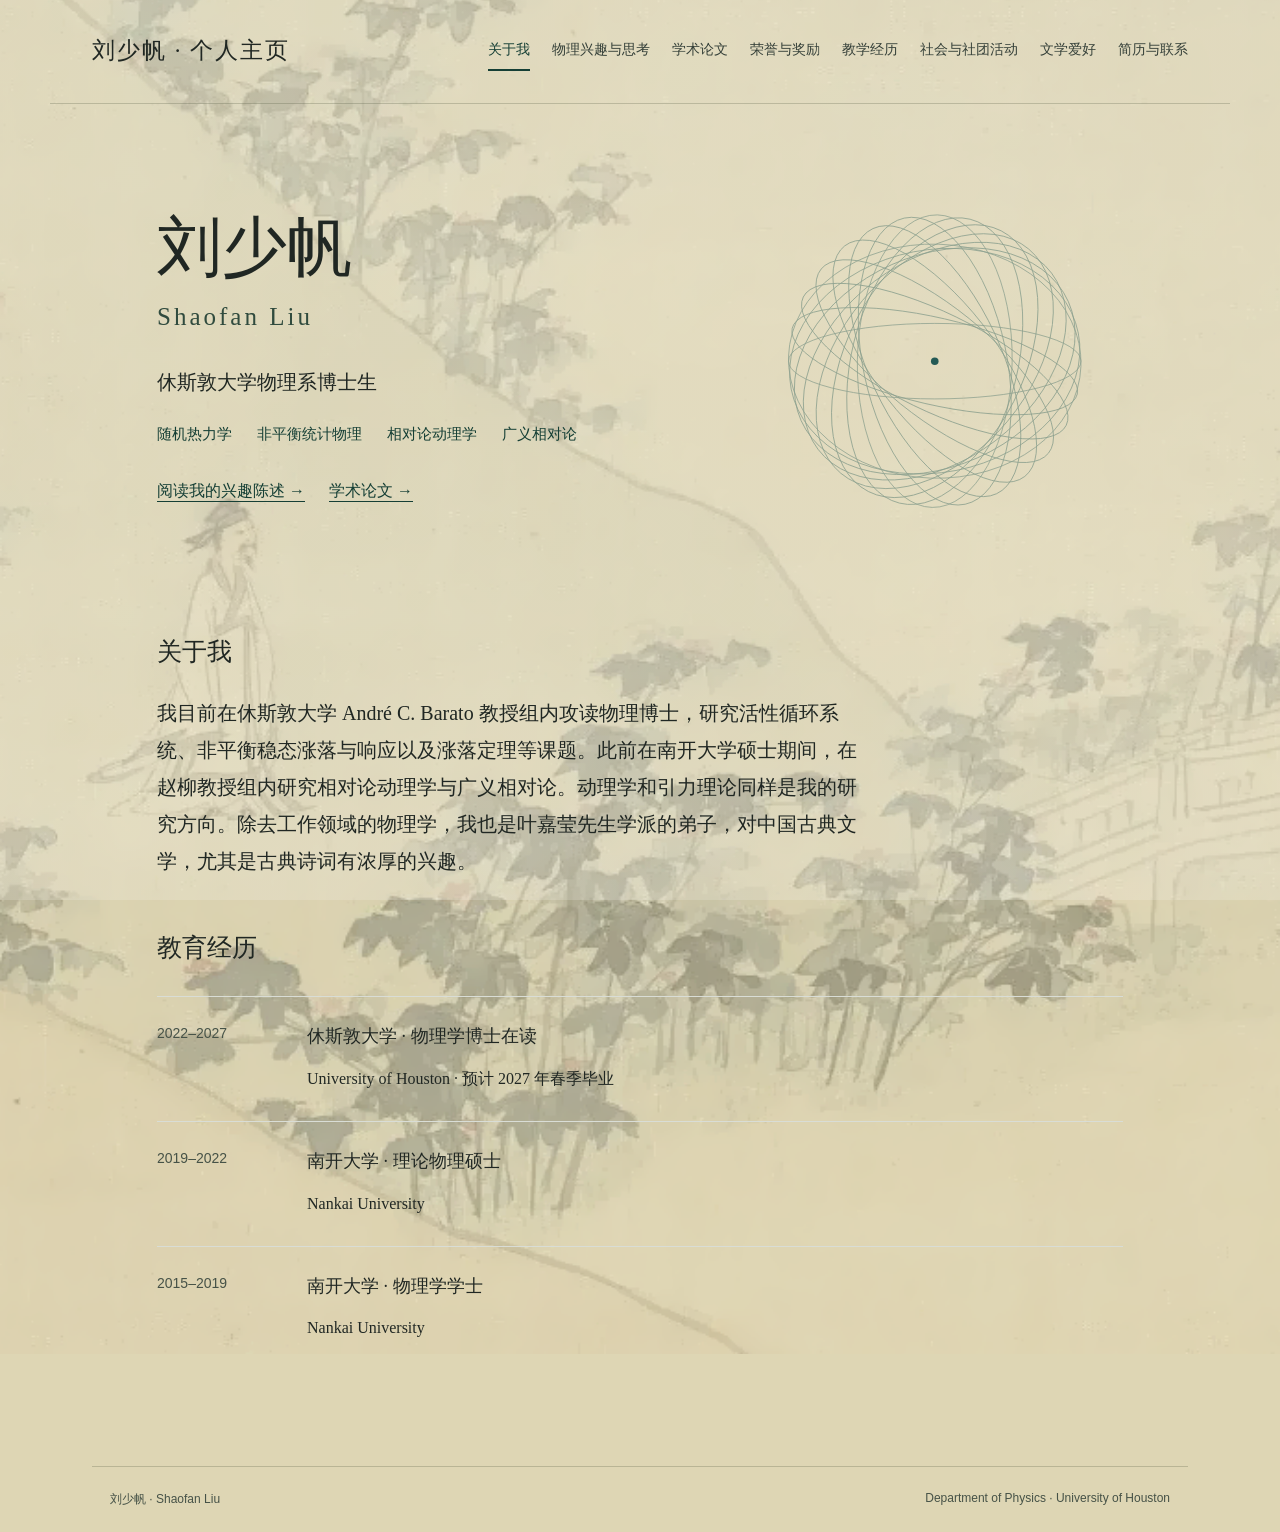
==== index.html @ 0b928cd2 "Add files via upload" ====
<!doctype html><html lang="zh-CN"><head><meta charset="utf-8"><meta name="viewport" content="width=device-width,initial-scale=1"><meta name="description" content="刘少帆，休斯敦大学物理学博士生。随机热力学、非平衡统计物理、相对论动理学与广义相对论。"><title>关于我 | 刘少帆 Shaofan Liu</title><link rel="stylesheet" href="style.css"></head><body class="lotus-background"><header><a class="brand" href="index.html">刘少帆 · 个人主页</a><nav aria-label="主导航"><a href="index.html" aria-current="page">关于我</a><a href="interests.html">物理兴趣与思考</a><a href="publications.html">学术论文</a><a href="honors.html">荣誉与奖励</a><a href="teaching.html">教学经历</a><a href="community.html">社会与社团活动</a><a href="literature.html">文学爱好</a><a href="contact.html">简历与联系</a></nav></header><main><section class="hero"><div><h1>刘少帆<span>Shaofan Liu</span></h1><p class="lead">休斯敦大学物理系博士生</p><div class="topics"><span>随机热力学</span><span>非平衡统计物理</span><span>相对论动理学</span><span>广义相对论</span></div><div class="links"><a href="interests.html">阅读我的兴趣陈述 →</a><a href="publications.html">学术论文 →</a></div></div><svg class="art" viewBox="0 0 400 350" xmlns="http://www.w3.org/2000/svg" role="img" aria-label="抽象相空间轨道"><g fill="none" stroke="currentColor" stroke-width="0.8" opacity=".45"><ellipse cx="200" cy="175" rx="155" ry="40" transform="rotate(0 200 175)"/><ellipse cx="200" cy="175" rx="155" ry="46" transform="rotate(13 200 175)"/><ellipse cx="200" cy="175" rx="155" ry="52" transform="rotate(26 200 175)"/><ellipse cx="200" cy="175" rx="155" ry="58" transform="rotate(39 200 175)"/><ellipse cx="200" cy="175" rx="155" ry="64" transform="rotate(52 200 175)"/><ellipse cx="200" cy="175" rx="155" ry="70" transform="rotate(65 200 175)"/><ellipse cx="200" cy="175" rx="155" ry="76" transform="rotate(78 200 175)"/><ellipse cx="200" cy="175" rx="155" ry="82" transform="rotate(91 200 175)"/><ellipse cx="200" cy="175" rx="155" ry="88" transform="rotate(104 200 175)"/><ellipse cx="200" cy="175" rx="155" ry="94" transform="rotate(117 200 175)"/><ellipse cx="200" cy="175" rx="155" ry="100" transform="rotate(130 200 175)"/><ellipse cx="200" cy="175" rx="155" ry="106" transform="rotate(143 200 175)"/><ellipse cx="200" cy="175" rx="155" ry="112" transform="rotate(156 200 175)"/><ellipse cx="200" cy="175" rx="155" ry="118" transform="rotate(169 200 175)"/><ellipse cx="200" cy="175" rx="155" ry="124" transform="rotate(182 200 175)"/></g><circle cx="200" cy="175" r="4" fill="currentColor"/></svg></section><h2>关于我</h2><p class="lead">我目前在休斯敦大学 André C. Barato 教授组内攻读物理博士，研究活性循环系统、非平衡稳态涨落与响应以及涨落定理等课题。此前在南开大学硕士期间，在赵柳教授组内研究相对论动理学与广义相对论。动理学和引力理论同样是我的研究方向。除去工作领域的物理学，我也是叶嘉莹先生学派的弟子，对中国古典文学，尤其是古典诗词有浓厚的兴趣。</p><h2>教育经历</h2><div class="rows"><div class="row"><div class="year">2022–2027</div><div><h3>休斯敦大学 · 物理学博士在读</h3><p>University of Houston · 预计 2027 年春季毕业</p></div></div><div class="row"><div class="year">2019–2022</div><div><h3>南开大学 · 理论物理硕士</h3><p>Nankai University</p></div></div><div class="row"><div class="year">2015–2019</div><div><h3>南开大学 · 物理学学士</h3><p>Nankai University</p></div></div></div></main><footer><span>刘少帆 · Shaofan Liu</span><span>Department of Physics · University of Houston</span></footer></body></html>
---- style.css ----
*{box-sizing:border-box}body{margin:0;background:#f7f6f1;color:#252d31;font-family:Georgia,'Noto Serif SC','Microsoft YaHei',serif;line-height:1.85}a{color:#245a55;text-underline-offset:5px}header{max-width:1180px;margin:auto;padding:30px 42px;display:flex;justify-content:space-between;align-items:center;border-bottom:1px solid #d9ddd6}.brand{text-decoration:none;color:inherit;font-size:23px;letter-spacing:2px}.brand small{display:block;font:11px Arial;letter-spacing:2px;color:#65756e}nav{display:flex;gap:25px;font:14px 'Microsoft YaHei',sans-serif}nav a{text-decoration:none;color:#66716e;padding:10px 0}nav a[aria-current]{color:#245a55;border-bottom:2px solid #245a55}main{max-width:1050px;margin:auto;padding:65px 42px 95px;min-height:72vh}.eyebrow{font:12px Arial;letter-spacing:3px;color:#6c7f75;text-transform:uppercase}h1{font-weight:400;font-size:46px;line-height:1.3;margin:16px 0 30px}h2{font-weight:400;font-size:25px;margin:45px 0 16px}h3{font-size:18px;font-weight:400;margin:0 0 10px}.lead{font-size:20px;max-width:710px}.muted{color:#69746e}.hero{display:grid;grid-template-columns:1.4fr 1fr;gap:60px;align-items:center;padding:20px 0 50px}.hero h1{font-size:65px}.hero h1 span{display:block;font-size:25px;letter-spacing:3px;margin-top:12px;color:#63736b}.art{color:#245a55;width:100%;height:auto}.topics{display:flex;flex-wrap:wrap;gap:8px 25px;color:#245a55;font-size:15px}.links{display:flex;gap:24px;margin:28px 0}.rows{margin-top:25px}.row{display:grid;grid-template-columns:130px 1fr;gap:20px;border-top:1px solid #d9ddd6;padding:23px 0}.year{font:14px Arial;color:#718176;padding-top:5px}.row p{margin:5px 0}.prose{max-width:790px;font-size:17px}.prose p{margin:0 0 25px;text-align:justify}.prose .invitation{margin-top:45px;padding:25px 0 0;border-top:1px solid #9bada1;color:#245a55}.paper{padding:23px 0;border-top:1px solid #d9ddd6}.paper p{margin:5px 0}.paper-title{font-size:19px;line-height:1.5}.button{display:inline-block;border:1px solid #245a55;padding:10px 20px;text-decoration:none;margin:8px 15px 8px 0;font-size:15px}footer{max-width:1096px;margin:auto;padding:24px 18px;border-top:1px solid #d9ddd6;display:flex;justify-content:space-between;color:#748077;font:12px Arial;gap:20px}@media(max-width:760px){header{padding:22px;display:block}nav{flex-wrap:wrap;gap:8px 20px;margin-top:20px;font-size:13px}main{padding:38px 23px 65px}h1{font-size:35px}.hero{grid-template-columns:1fr;gap:10px}.hero h1{font-size:48px}.art{max-height:240px}.row{grid-template-columns:85px 1fr;gap:15px}.prose{font-size:16px}footer{margin:0 23px;flex-wrap:wrap}}
@media(min-width:761px) and (max-width:1100px){header{flex-wrap:wrap;gap:16px}nav{flex-wrap:wrap;gap:10px 22px}}

header{flex-wrap:wrap;gap:18px}nav{flex-wrap:wrap;gap:10px 22px}

.prose p{text-indent:2em;margin-bottom:18px}.prose p:has(+ a.button){text-indent:0}

body.lotus-background{background-color:#ded6b4;background-image:linear-gradient(rgba(247,246,241,.20),rgba(247,246,241,.20)),url('assets/lotus-background.png');background-size:cover;background-position:center center;background-repeat:no-repeat;background-attachment:fixed}body.lotus-background header,body.lotus-background footer{border-color:rgba(71,82,59,.25)}@media(max-width:760px){body.lotus-background{background-attachment:scroll;background-position:center top}}

body.lotus-background{color:#202723}body.lotus-background nav a{color:#354039;font-weight:500}body.lotus-background nav a[aria-current]{color:#153f35;border-bottom-color:#153f35}body.lotus-background .hero h1 span{color:#304b3e}body.lotus-background a,body.lotus-background .topics,body.lotus-background .prose .invitation{color:#153f35}body.lotus-background .brand{color:#202723}body.lotus-background .year,body.lotus-background .muted,body.lotus-background footer{color:#465247}body.lotus-background .button{border-color:#153f35}
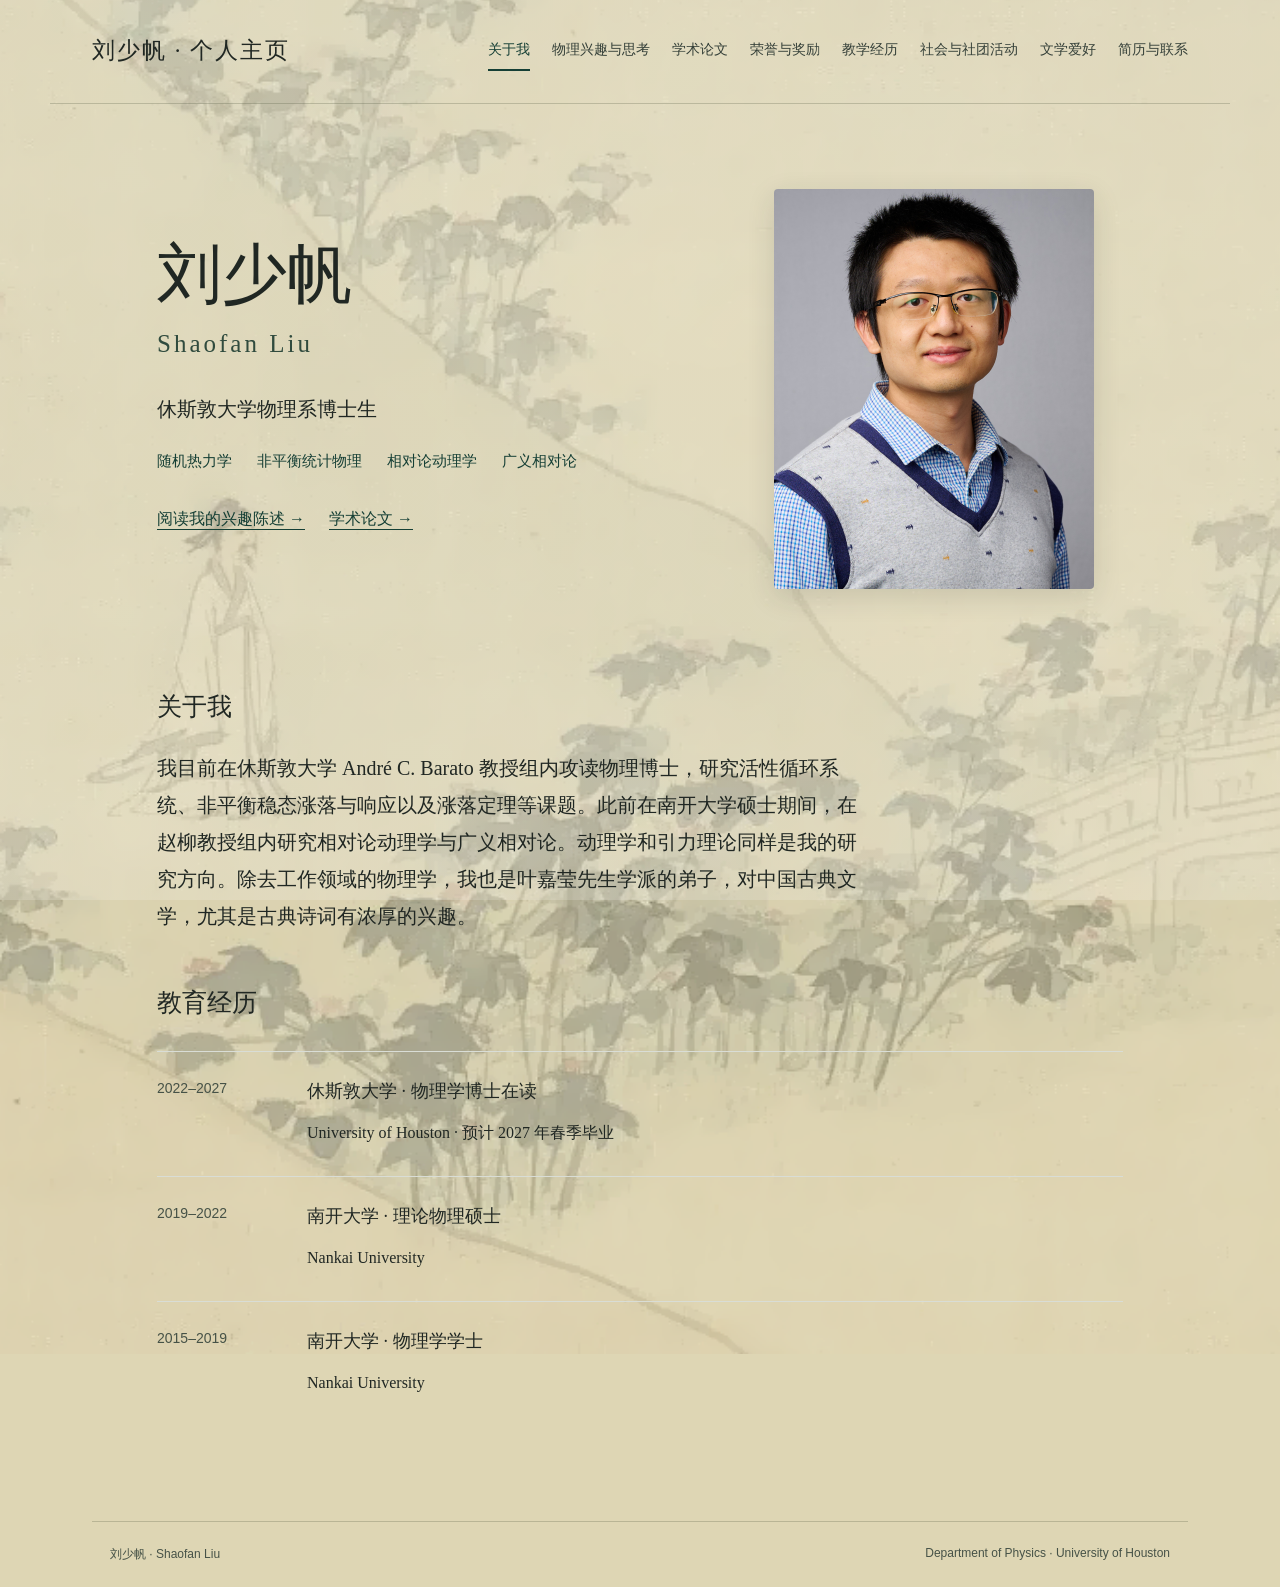
==== commit 33d95487: "Display portrait on About page" ====
--- a/index.html
+++ b/index.html
@@ -1 +1 @@
-<!doctype html><html lang="zh-CN"><head><meta charset="utf-8"><meta name="viewport" content="width=device-width,initial-scale=1"><meta name="description" content="刘少帆，休斯敦大学物理学博士生。随机热力学、非平衡统计物理、相对论动理学与广义相对论。"><title>关于我 | 刘少帆 Shaofan Liu</title><link rel="stylesheet" href="style.css"></head><body class="lotus-background"><header><a class="brand" href="index.html">刘少帆 · 个人主页</a><nav aria-label="主导航"><a href="index.html" aria-current="page">关于我</a><a href="interests.html">物理兴趣与思考</a><a href="publications.html">学术论文</a><a href="honors.html">荣誉与奖励</a><a href="teaching.html">教学经历</a><a href="community.html">社会与社团活动</a><a href="literature.html">文学爱好</a><a href="contact.html">简历与联系</a></nav></header><main><section class="hero"><div><h1>刘少帆<span>Shaofan Liu</span></h1><p class="lead">休斯敦大学物理系博士生</p><div class="topics"><span>随机热力学</span><span>非平衡统计物理</span><span>相对论动理学</span><span>广义相对论</span></div><div class="links"><a href="interests.html">阅读我的兴趣陈述 →</a><a href="publications.html">学术论文 →</a></div></div><svg class="art" viewBox="0 0 400 350" xmlns="http://www.w3.org/2000/svg" role="img" aria-label="抽象相空间轨道"><g fill="none" stroke="currentColor" stroke-width="0.8" opacity=".45"><ellipse cx="200" cy="175" rx="155" ry="40" transform="rotate(0 200 175)"/><ellipse cx="200" cy="175" rx="155" ry="46" transform="rotate(13 200 175)"/><ellipse cx="200" cy="175" rx="155" ry="52" transform="rotate(26 200 175)"/><ellipse cx="200" cy="175" rx="155" ry="58" transform="rotate(39 200 175)"/><ellipse cx="200" cy="175" rx="155" ry="64" transform="rotate(52 200 175)"/><ellipse cx="200" cy="175" rx="155" ry="70" transform="rotate(65 200 175)"/><ellipse cx="200" cy="175" rx="155" ry="76" transform="rotate(78 200 175)"/><ellipse cx="200" cy="175" rx="155" ry="82" transform="rotate(91 200 175)"/><ellipse cx="200" cy="175" rx="155" ry="88" transform="rotate(104 200 175)"/><ellipse cx="200" cy="175" rx="155" ry="94" transform="rotate(117 200 175)"/><ellipse cx="200" cy="175" rx="155" ry="100" transform="rotate(130 200 175)"/><ellipse cx="200" cy="175" rx="155" ry="106" transform="rotate(143 200 175)"/><ellipse cx="200" cy="175" rx="155" ry="112" transform="rotate(156 200 175)"/><ellipse cx="200" cy="175" rx="155" ry="118" transform="rotate(169 200 175)"/><ellipse cx="200" cy="175" rx="155" ry="124" transform="rotate(182 200 175)"/></g><circle cx="200" cy="175" r="4" fill="currentColor"/></svg></section><h2>关于我</h2><p class="lead">我目前在休斯敦大学 André C. Barato 教授组内攻读物理博士，研究活性循环系统、非平衡稳态涨落与响应以及涨落定理等课题。此前在南开大学硕士期间，在赵柳教授组内研究相对论动理学与广义相对论。动理学和引力理论同样是我的研究方向。除去工作领域的物理学，我也是叶嘉莹先生学派的弟子，对中国古典文学，尤其是古典诗词有浓厚的兴趣。</p><h2>教育经历</h2><div class="rows"><div class="row"><div class="year">2022–2027</div><div><h3>休斯敦大学 · 物理学博士在读</h3><p>University of Houston · 预计 2027 年春季毕业</p></div></div><div class="row"><div class="year">2019–2022</div><div><h3>南开大学 · 理论物理硕士</h3><p>Nankai University</p></div></div><div class="row"><div class="year">2015–2019</div><div><h3>南开大学 · 物理学学士</h3><p>Nankai University</p></div></div></div></main><footer><span>刘少帆 · Shaofan Liu</span><span>Department of Physics · University of Houston</span></footer></body></html>+<!doctype html><html lang="zh-CN"><head><meta charset="utf-8"><meta name="viewport" content="width=device-width,initial-scale=1"><meta name="description" content="刘少帆，休斯敦大学物理学博士生。随机热力学、非平衡统计物理、相对论动理学与广义相对论。"><title>关于我 | 刘少帆 Shaofan Liu</title><link rel="stylesheet" href="style.css"></head><body class="lotus-background"><header><a class="brand" href="index.html">刘少帆 · 个人主页</a><nav aria-label="主导航"><a href="index.html" aria-current="page">关于我</a><a href="interests.html">物理兴趣与思考</a><a href="publications.html">学术论文</a><a href="honors.html">荣誉与奖励</a><a href="teaching.html">教学经历</a><a href="community.html">社会与社团活动</a><a href="literature.html">文学爱好</a><a href="contact.html">简历与联系</a></nav></header><main><section class="hero"><div><h1>刘少帆<span>Shaofan Liu</span></h1><p class="lead">休斯敦大学物理系博士生</p><div class="topics"><span>随机热力学</span><span>非平衡统计物理</span><span>相对论动理学</span><span>广义相对论</span></div><div class="links"><a href="interests.html">阅读我的兴趣陈述 →</a><a href="publications.html">学术论文 →</a></div></div><img class="portrait" src="assets/shaofan-liu.jpg" alt="刘少帆 Shaofan Liu" width="1759" height="1407"></section><h2>关于我</h2><p class="lead">我目前在休斯敦大学 André C. Barato 教授组内攻读物理博士，研究活性循环系统、非平衡稳态涨落与响应以及涨落定理等课题。此前在南开大学硕士期间，在赵柳教授组内研究相对论动理学与广义相对论。动理学和引力理论同样是我的研究方向。除去工作领域的物理学，我也是叶嘉莹先生学派的弟子，对中国古典文学，尤其是古典诗词有浓厚的兴趣。</p><h2>教育经历</h2><div class="rows"><div class="row"><div class="year">2022–2027</div><div><h3>休斯敦大学 · 物理学博士在读</h3><p>University of Houston · 预计 2027 年春季毕业</p></div></div><div class="row"><div class="year">2019–2022</div><div><h3>南开大学 · 理论物理硕士</h3><p>Nankai University</p></div></div><div class="row"><div class="year">2015–2019</div><div><h3>南开大学 · 物理学学士</h3><p>Nankai University</p></div></div></div></main><footer><span>刘少帆 · Shaofan Liu</span><span>Department of Physics · University of Houston</span></footer></body></html>
--- a/style.css
+++ b/style.css
@@ -8,3 +8,5 @@
 body.lotus-background{background-color:#ded6b4;background-image:linear-gradient(rgba(247,246,241,.20),rgba(247,246,241,.20)),url('assets/lotus-background.png');background-size:cover;background-position:center center;background-repeat:no-repeat;background-attachment:fixed}body.lotus-background header,body.lotus-background footer{border-color:rgba(71,82,59,.25)}@media(max-width:760px){body.lotus-background{background-attachment:scroll;background-position:center top}}
 
 body.lotus-background{color:#202723}body.lotus-background nav a{color:#354039;font-weight:500}body.lotus-background nav a[aria-current]{color:#153f35;border-bottom-color:#153f35}body.lotus-background .hero h1 span{color:#304b3e}body.lotus-background a,body.lotus-background .topics,body.lotus-background .prose .invitation{color:#153f35}body.lotus-background .brand{color:#202723}body.lotus-background .year,body.lotus-background .muted,body.lotus-background footer{color:#465247}body.lotus-background .button{border-color:#153f35}
+
+.portrait{display:block;width:100%;max-width:320px;aspect-ratio:4/5;height:auto;object-fit:cover;object-position:center;border-radius:4px;justify-self:center;box-shadow:0 8px 28px rgba(32,39,35,.14)}@media(max-width:760px){.portrait{max-width:260px;margin:18px auto 0}}
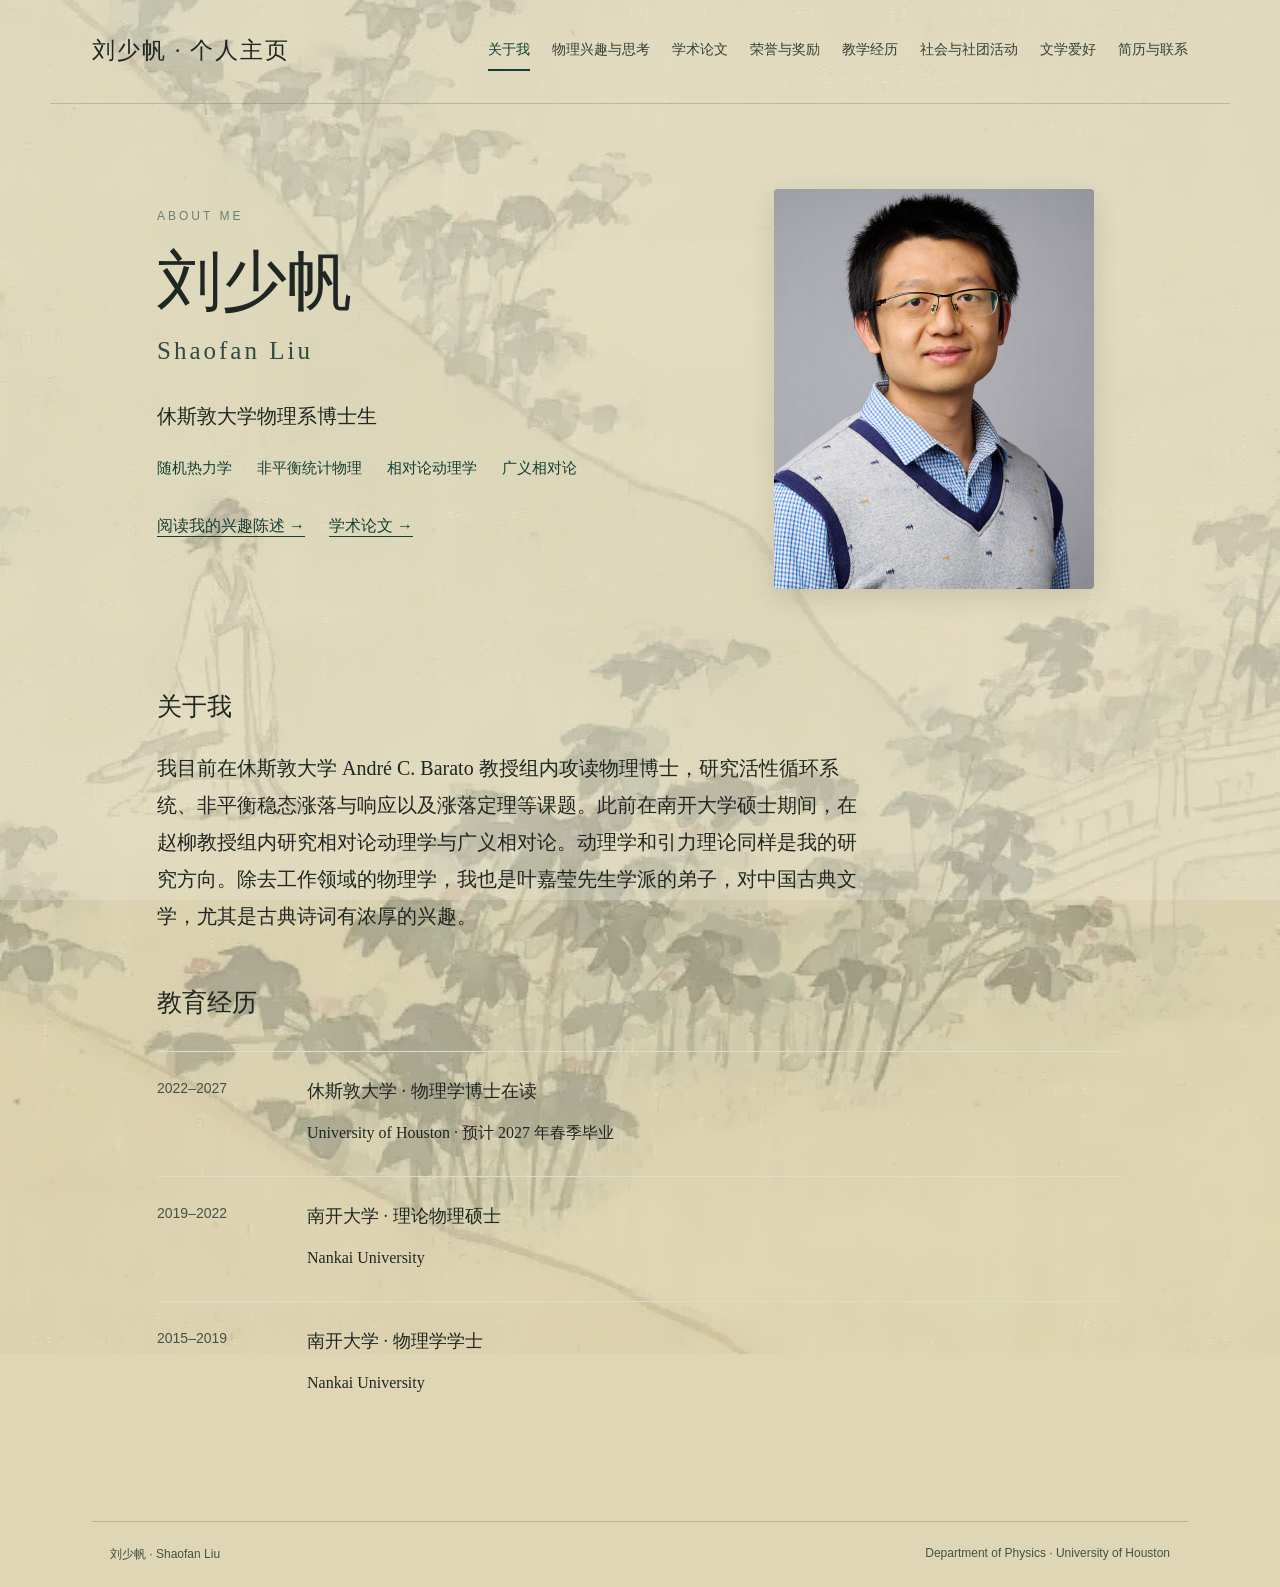
==== commit c69a5899: "Add About Me label above name" ====
--- a/index.html
+++ b/index.html
@@ -1 +1 @@
-<!doctype html><html lang="zh-CN"><head><meta charset="utf-8"><meta name="viewport" content="width=device-width,initial-scale=1"><meta name="description" content="刘少帆，休斯敦大学物理学博士生。随机热力学、非平衡统计物理、相对论动理学与广义相对论。"><title>关于我 | 刘少帆 Shaofan Liu</title><link rel="stylesheet" href="style.css"></head><body class="lotus-background"><header><a class="brand" href="index.html">刘少帆 · 个人主页</a><nav aria-label="主导航"><a href="index.html" aria-current="page">关于我</a><a href="interests.html">物理兴趣与思考</a><a href="publications.html">学术论文</a><a href="honors.html">荣誉与奖励</a><a href="teaching.html">教学经历</a><a href="community.html">社会与社团活动</a><a href="literature.html">文学爱好</a><a href="contact.html">简历与联系</a></nav></header><main><section class="hero"><div><h1>刘少帆<span>Shaofan Liu</span></h1><p class="lead">休斯敦大学物理系博士生</p><div class="topics"><span>随机热力学</span><span>非平衡统计物理</span><span>相对论动理学</span><span>广义相对论</span></div><div class="links"><a href="interests.html">阅读我的兴趣陈述 →</a><a href="publications.html">学术论文 →</a></div></div><img class="portrait" src="assets/shaofan-liu.jpg" alt="刘少帆 Shaofan Liu" width="1759" height="1407"></section><h2>关于我</h2><p class="lead">我目前在休斯敦大学 André C. Barato 教授组内攻读物理博士，研究活性循环系统、非平衡稳态涨落与响应以及涨落定理等课题。此前在南开大学硕士期间，在赵柳教授组内研究相对论动理学与广义相对论。动理学和引力理论同样是我的研究方向。除去工作领域的物理学，我也是叶嘉莹先生学派的弟子，对中国古典文学，尤其是古典诗词有浓厚的兴趣。</p><h2>教育经历</h2><div class="rows"><div class="row"><div class="year">2022–2027</div><div><h3>休斯敦大学 · 物理学博士在读</h3><p>University of Houston · 预计 2027 年春季毕业</p></div></div><div class="row"><div class="year">2019–2022</div><div><h3>南开大学 · 理论物理硕士</h3><p>Nankai University</p></div></div><div class="row"><div class="year">2015–2019</div><div><h3>南开大学 · 物理学学士</h3><p>Nankai University</p></div></div></div></main><footer><span>刘少帆 · Shaofan Liu</span><span>Department of Physics · University of Houston</span></footer></body></html>+<!doctype html><html lang="zh-CN"><head><meta charset="utf-8"><meta name="viewport" content="width=device-width,initial-scale=1"><meta name="description" content="刘少帆，休斯敦大学物理学博士生。随机热力学、非平衡统计物理、相对论动理学与广义相对论。"><title>关于我 | 刘少帆 Shaofan Liu</title><link rel="stylesheet" href="style.css?v=20261115-portrait"></head><body class="lotus-background"><header><a class="brand" href="index.html">刘少帆 · 个人主页</a><nav aria-label="主导航"><a href="index.html" aria-current="page">关于我</a><a href="interests.html">物理兴趣与思考</a><a href="publications.html">学术论文</a><a href="honors.html">荣誉与奖励</a><a href="teaching.html">教学经历</a><a href="community.html">社会与社团活动</a><a href="literature.html">文学爱好</a><a href="contact.html">简历与联系</a></nav></header><main><section class="hero"><div><div class="eyebrow">About Me</div><h1>刘少帆<span>Shaofan Liu</span></h1><p class="lead">休斯敦大学物理系博士生</p><div class="topics"><span>随机热力学</span><span>非平衡统计物理</span><span>相对论动理学</span><span>广义相对论</span></div><div class="links"><a href="interests.html">阅读我的兴趣陈述 →</a><a href="publications.html">学术论文 →</a></div></div><img class="portrait" src="assets/shaofan-liu.jpg" alt="刘少帆 Shaofan Liu" width="2000" height="1600"></section><h2>关于我</h2><p class="lead">我目前在休斯敦大学 André C. Barato 教授组内攻读物理博士，研究活性循环系统、非平衡稳态涨落与响应以及涨落定理等课题。此前在南开大学硕士期间，在赵柳教授组内研究相对论动理学与广义相对论。动理学和引力理论同样是我的研究方向。除去工作领域的物理学，我也是叶嘉莹先生学派的弟子，对中国古典文学，尤其是古典诗词有浓厚的兴趣。</p><h2>教育经历</h2><div class="rows"><div class="row"><div class="year">2022–2027</div><div><h3>休斯敦大学 · 物理学博士在读</h3><p>University of Houston · 预计 2027 年春季毕业</p></div></div><div class="row"><div class="year">2019–2022</div><div><h3>南开大学 · 理论物理硕士</h3><p>Nankai University</p></div></div><div class="row"><div class="year">2015–2019</div><div><h3>南开大学 · 物理学学士</h3><p>Nankai University</p></div></div></div></main><footer><span>刘少帆 · Shaofan Liu</span><span>Department of Physics · University of Houston</span></footer></body></html>
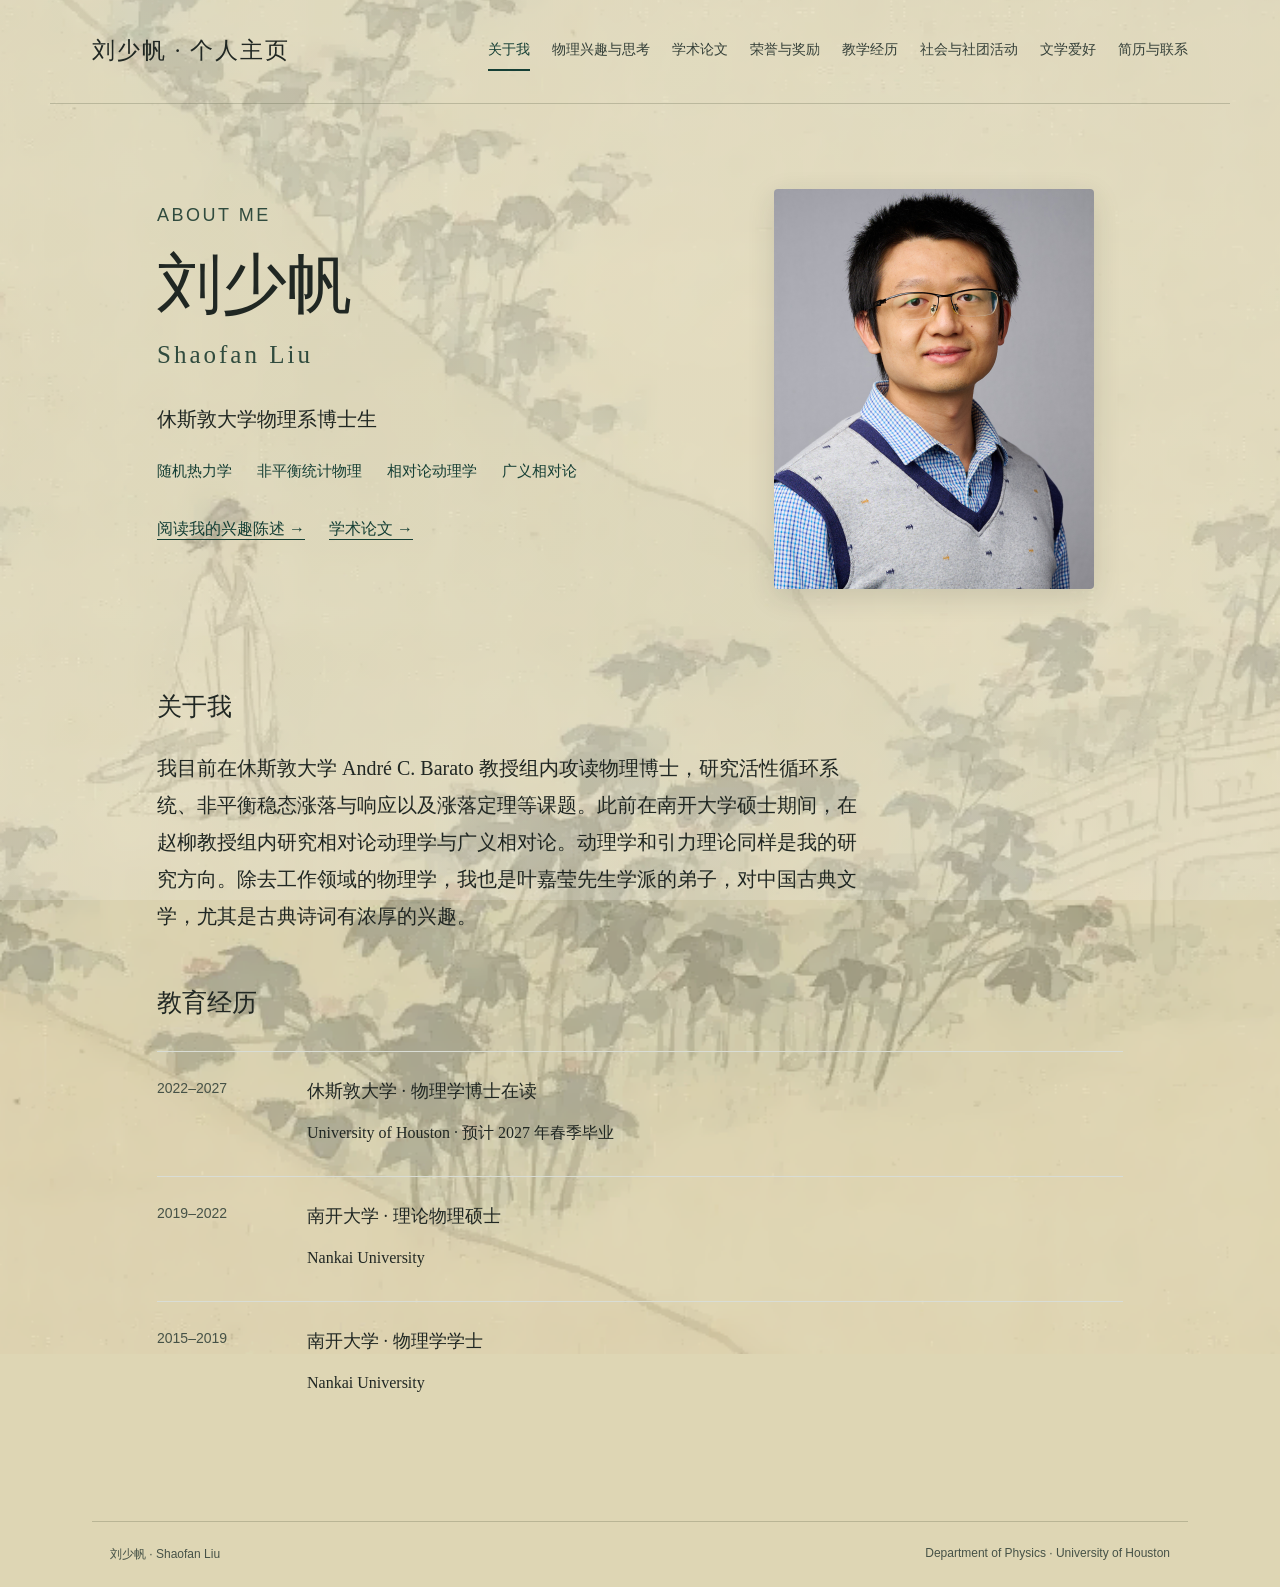
==== commit d017b108: "Increase About Me label size and contrast" ====
--- a/index.html
+++ b/index.html
@@ -1 +1 @@
-<!doctype html><html lang="zh-CN"><head><meta charset="utf-8"><meta name="viewport" content="width=device-width,initial-scale=1"><meta name="description" content="刘少帆，休斯敦大学物理学博士生。随机热力学、非平衡统计物理、相对论动理学与广义相对论。"><title>关于我 | 刘少帆 Shaofan Liu</title><link rel="stylesheet" href="style.css?v=20261115-portrait"></head><body class="lotus-background"><header><a class="brand" href="index.html">刘少帆 · 个人主页</a><nav aria-label="主导航"><a href="index.html" aria-current="page">关于我</a><a href="interests.html">物理兴趣与思考</a><a href="publications.html">学术论文</a><a href="honors.html">荣誉与奖励</a><a href="teaching.html">教学经历</a><a href="community.html">社会与社团活动</a><a href="literature.html">文学爱好</a><a href="contact.html">简历与联系</a></nav></header><main><section class="hero"><div><div class="eyebrow">About Me</div><h1>刘少帆<span>Shaofan Liu</span></h1><p class="lead">休斯敦大学物理系博士生</p><div class="topics"><span>随机热力学</span><span>非平衡统计物理</span><span>相对论动理学</span><span>广义相对论</span></div><div class="links"><a href="interests.html">阅读我的兴趣陈述 →</a><a href="publications.html">学术论文 →</a></div></div><img class="portrait" src="assets/shaofan-liu.jpg" alt="刘少帆 Shaofan Liu" width="2000" height="1600"></section><h2>关于我</h2><p class="lead">我目前在休斯敦大学 André C. Barato 教授组内攻读物理博士，研究活性循环系统、非平衡稳态涨落与响应以及涨落定理等课题。此前在南开大学硕士期间，在赵柳教授组内研究相对论动理学与广义相对论。动理学和引力理论同样是我的研究方向。除去工作领域的物理学，我也是叶嘉莹先生学派的弟子，对中国古典文学，尤其是古典诗词有浓厚的兴趣。</p><h2>教育经历</h2><div class="rows"><div class="row"><div class="year">2022–2027</div><div><h3>休斯敦大学 · 物理学博士在读</h3><p>University of Houston · 预计 2027 年春季毕业</p></div></div><div class="row"><div class="year">2019–2022</div><div><h3>南开大学 · 理论物理硕士</h3><p>Nankai University</p></div></div><div class="row"><div class="year">2015–2019</div><div><h3>南开大学 · 物理学学士</h3><p>Nankai University</p></div></div></div></main><footer><span>刘少帆 · Shaofan Liu</span><span>Department of Physics · University of Houston</span></footer></body></html>+<!doctype html><html lang="zh-CN"><head><meta charset="utf-8"><meta name="viewport" content="width=device-width,initial-scale=1"><meta name="description" content="刘少帆，休斯敦大学物理学博士生。随机热力学、非平衡统计物理、相对论动理学与广义相对论。"><title>关于我 | 刘少帆 Shaofan Liu</title><link rel="stylesheet" href="style.css?v=20261115-portrait"></head><body class="lotus-background"><header><a class="brand" href="index.html">刘少帆 · 个人主页</a><nav aria-label="主导航"><a href="index.html" aria-current="page">关于我</a><a href="interests.html">物理兴趣与思考</a><a href="publications.html">学术论文</a><a href="honors.html">荣誉与奖励</a><a href="teaching.html">教学经历</a><a href="community.html">社会与社团活动</a><a href="literature.html">文学爱好</a><a href="contact.html">简历与联系</a></nav></header><main><section class="hero"><div><div class="eyebrow" style="font-size:18px;letter-spacing:2.5px;color:#304b3e">About Me</div><h1>刘少帆<span>Shaofan Liu</span></h1><p class="lead">休斯敦大学物理系博士生</p><div class="topics"><span>随机热力学</span><span>非平衡统计物理</span><span>相对论动理学</span><span>广义相对论</span></div><div class="links"><a href="interests.html">阅读我的兴趣陈述 →</a><a href="publications.html">学术论文 →</a></div></div><img class="portrait" src="assets/shaofan-liu.jpg" alt="刘少帆 Shaofan Liu" width="2000" height="1600"></section><h2>关于我</h2><p class="lead">我目前在休斯敦大学 André C. Barato 教授组内攻读物理博士，研究活性循环系统、非平衡稳态涨落与响应以及涨落定理等课题。此前在南开大学硕士期间，在赵柳教授组内研究相对论动理学与广义相对论。动理学和引力理论同样是我的研究方向。除去工作领域的物理学，我也是叶嘉莹先生学派的弟子，对中国古典文学，尤其是古典诗词有浓厚的兴趣。</p><h2>教育经历</h2><div class="rows"><div class="row"><div class="year">2022–2027</div><div><h3>休斯敦大学 · 物理学博士在读</h3><p>University of Houston · 预计 2027 年春季毕业</p></div></div><div class="row"><div class="year">2019–2022</div><div><h3>南开大学 · 理论物理硕士</h3><p>Nankai University</p></div></div><div class="row"><div class="year">2015–2019</div><div><h3>南开大学 · 物理学学士</h3><p>Nankai University</p></div></div></div></main><footer><span>刘少帆 · Shaofan Liu</span><span>Department of Physics · University of Houston</span></footer></body></html>
